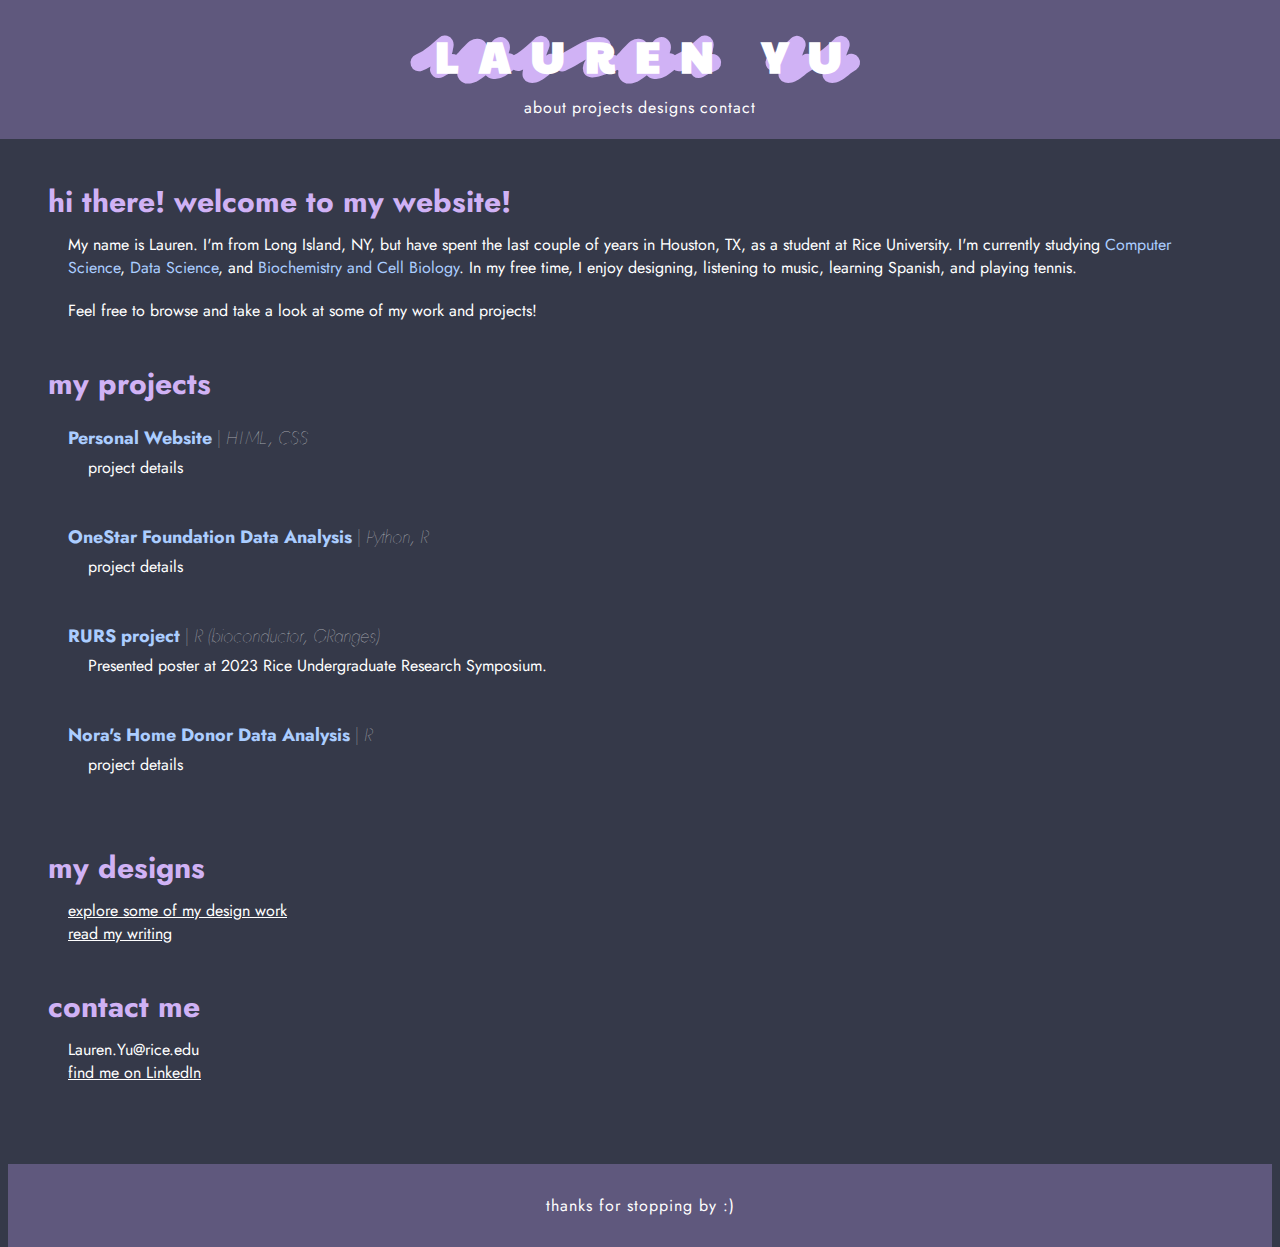
==== index.html @ e2bcfcc9 "Initial commit" ====
<!DOCTYPE html>
<html>
    <head>
        <link href='https://fonts.googleapis.com/css?family=Varela Round' rel='stylesheet'>
        <link href='https://fonts.googleapis.com/css?family=Kumbh Sans' rel='stylesheet'>
        <link href='https://fonts.googleapis.com/css?family=Jost' rel='stylesheet'>
        <link href='https://fonts.googleapis.com/css?family=Paytone One' rel='stylesheet'>
        <link href='https://fonts.googleapis.com/css?family=Redacted Script' rel='stylesheet'>
        <title>Lauren Yu</title>
        <link href="style.css" rel="stylesheet">
    </head>
    <body>
        <div id="header">
            
            <h1 id="name">
                LAUREN YU
            </h1>

            <h1 id="scribble">
                LAUREN YU
            </h1>
            
            <nav class="navigation">
                <ul>
                    <li><a href="#about-me">about</a></li>
                    <li><a href="#top">projects</a></li>
                    <li><a href="#top">designs</a></li>
                    <li><a href="#contact">contact</a></li>
                </ul>
            </nav>
        </div>

        <div id="about-me" class="page">
            <h2>
                hi there! welcome to my website!
            </h2>
            <p>
                My name is Lauren. I'm from Long Island, NY, but have spent the last couple of years in Houston, TX, as a student at Rice University. I'm currently studying 
                <span style="color: #ABCDFF">Computer Science</span>, 
                <span style="color: #ABCDFF">Data Science</span>, and 
                <span style="color: #ABCDFF">Biochemistry and Cell Biology</span>. In my free time, I enjoy designing, listening to music, learning Spanish, and playing tennis.
            </p>
            <p>
                Feel free to browse and take a look at some of my work and projects!
            </p>
        </div>

        <div id="projects" class="page">
            <h2>
                my projects
            </h2>
            <div class="proj">
                <h3>
                    <span style="color: #ABCDFF">Personal Website</span> <span style="font-weight: 100;"> | <em>HTML, CSS</em></span>
                </h3>
                <p>
                    project details
                </p>
            </div>
            <div class="proj">
                <h3>
                    <span style="color: #ABCDFF">OneStar Foundation Data Analysis</span> <span style="font-weight: 100;"> | <em>Python, R</em></span>
                </h3>
                <p>
                    project details
                </p>
            </div>
            <div class="proj">
                <h3>
                    <span style="color: #ABCDFF">RURS project</span> <span style="font-weight: 100;"> | <em>R (bioconductor, GRanges)</em></span>
                </h3>
                <p>
                    Presented poster at 2023 Rice Undergraduate Research Symposium.
                </p>
            </div>
            <div class="proj">
                <h3>
                    <span style="color: #ABCDFF">Nora's Home Donor Data Analysis</span> <span style="font-weight: 100;"> | <em>R</em></span>
                </h3>
                <p>
                    project details
                </p>
            </div>
        </div>

        <div id="designs" class="page">
            <h2>
                my designs
            </h2>
            <p>
                <a href="https://www.ricethresher.org/section/backpage" target="_blank">
                    explore some of my design work
                </a>
                <br>
                <a href="https://www.ricethresher.org/staff/lauren-yu" target="_blank">
                    read my writing
                </a>
            </p>
        </div>

        <div id="contact" class="page">
            <h2>
                contact me
            </h2>
            <p>
                Lauren.Yu@rice.edu
                <br>
                <a id=linkedin href="https://www.linkedin.com/in/laurenyuu/" target="_blank">
                    find me on LinkedIn
                </a>
            </p>
        </div>

        <p id="goodbye">
            thanks for stopping by :)
        </p>
    </body>
</html>
---- style.css ----
body {
    background-color: #353949;
}

#header {
    padding-top: 10px;
    position: fixed;
    width: 100%;
    top: 0px;
    left: 0px;
    z-index: 10;
    background-color: #5F587D;
}

#name {
    position: absolute;
    bottom: 49px;
    width: 100%;
    left: 8px;

    color: #FFFFFF;
    font-family: "Paytone One", monospace;
    font-size: 44px;
    text-align: center;
    letter-spacing: 20px;
    margin: 0px 0px 5px;
    padding: 0px;
}

#scribble {
    color: #D0B2F5;
    font-family: "Redacted Script", serif;
    font-size: 86px;
    text-align: center;
    letter-spacing: 10px;
    margin: 0px;
    padding: 0px;
}

.navigation ul {
    font-family: "Jost", monospace;
    margin: 0px 0px 20px;
    padding: 0px;
    text-align: center;
}
.navigation li {
    letter-spacing: 1px;
    font-size: 16px;
    margin: 0px;
    display: inline-block;
}
.navigation a {
    color: #FFFFFF;
    text-decoration: none;
}
.navigation a:hover {
    color: #ABCDFF;
}

.page {
    position: relative;
    top: 140px;
    margin: 0px 40px 40px;
}


h2 {
    color: #D0B2F5;
    font-family: "Jost", monospace;
    font-size: 30px;
    margin: 40px 0px 10px;
}

.proj {
    margin: 0px 10px 5px;
    padding: 10px;
    color: #FFFFFF;
    font-family: "Jost", monospace;
    border-radius: 10px;
}

.proj:hover {
    background-color: #4A4863;
}

h3 {
    font-size: 18px;
    margin: 0px 0px 5px;
}


p {
    color: #FFFFFF;
    font-family: "Jost", monospace;
    margin: 0px 20px 20px;
}

a {
    color: #FFFFFF;
    font-family: "Jost", monospace;
    
}
a:hover {
    color: #ABCDFF;
}

#goodbye {
    margin: 0px;
    color: #FFFFFF;
    text-align: center;
    letter-spacing: 1px;
    padding: 30px;
    background-color: #5F587D;
    position: relative;
    top: 180px;
    right: 0px;
}
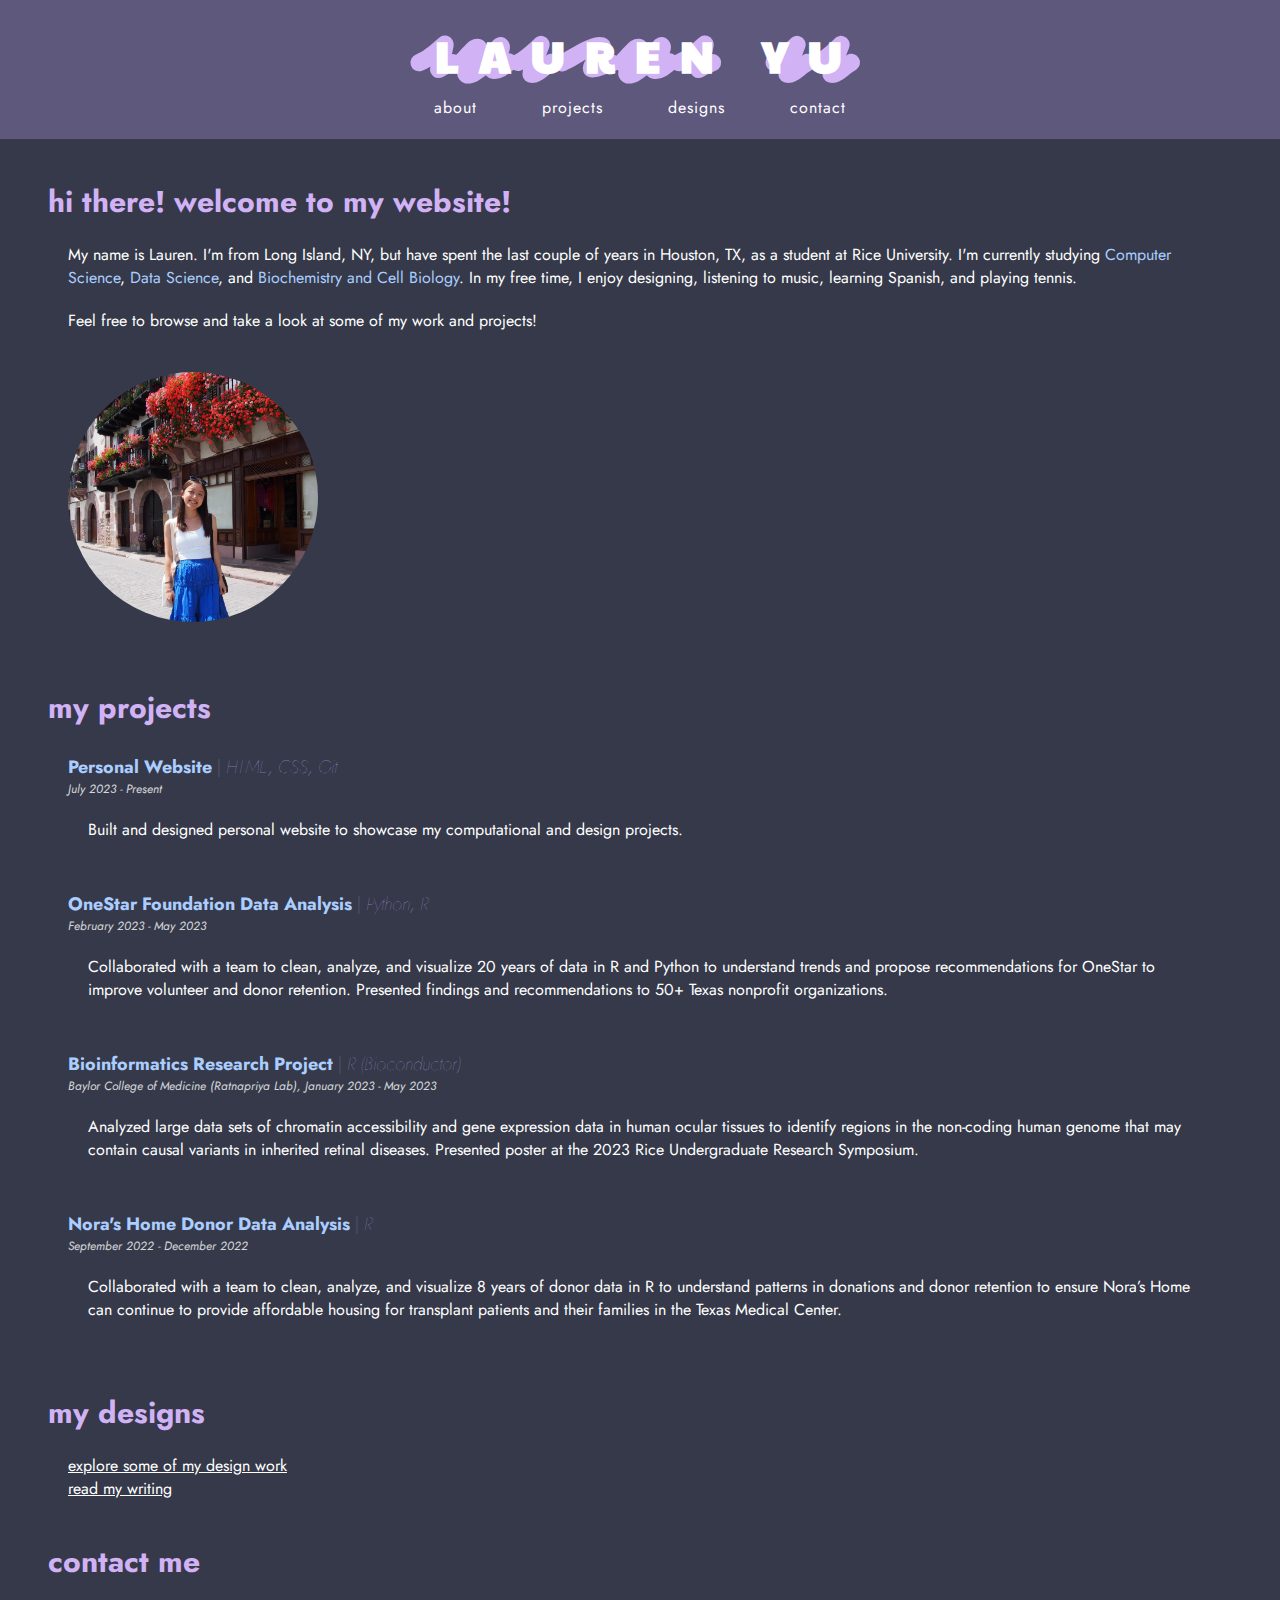
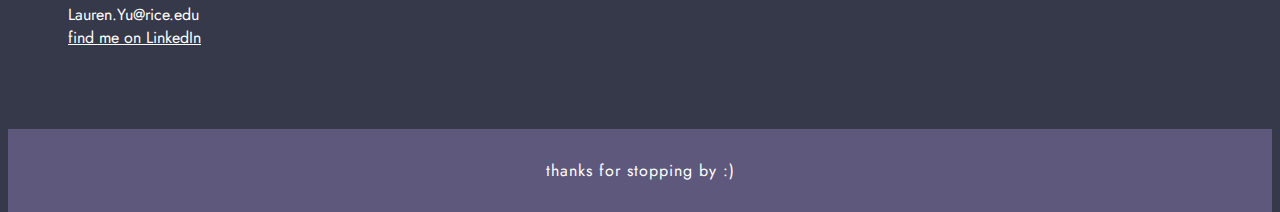
==== commit 3533ef9c: "added image + project content" ====
--- a/index.html
+++ b/index.html
@@ -23,8 +23,8 @@
             <nav class="navigation">
                 <ul>
                     <li><a href="#about-me">about</a></li>
-                    <li><a href="#top">projects</a></li>
-                    <li><a href="#top">designs</a></li>
+                    <li><a href="#projects">projects</a></li>
+                    <li><a href="#designs">designs</a></li>
                     <li><a href="#contact">contact</a></li>
                 </ul>
             </nav>
@@ -34,15 +34,19 @@
             <h2>
                 hi there! welcome to my website!
             </h2>
-            <p>
+            <p class="intro-text">
                 My name is Lauren. I'm from Long Island, NY, but have spent the last couple of years in Houston, TX, as a student at Rice University. I'm currently studying 
                 <span style="color: #ABCDFF">Computer Science</span>, 
                 <span style="color: #ABCDFF">Data Science</span>, and 
                 <span style="color: #ABCDFF">Biochemistry and Cell Biology</span>. In my free time, I enjoy designing, listening to music, learning Spanish, and playing tennis.
             </p>
-            <p>
+            <p class="intro-text">
                 Feel free to browse and take a look at some of my work and projects!
             </p>
+            <div id="photo-panel">
+                <img class="photo" src="lauren.jpeg" alt="photo of Lauren">
+
+            </div>
         </div>
 
         <div id="projects" class="page">
@@ -51,34 +55,52 @@
             </h2>
             <div class="proj">
                 <h3>
-                    <span style="color: #ABCDFF">Personal Website</span> <span style="font-weight: 100;"> | <em>HTML, CSS</em></span>
+                    Personal Website <span style="font-weight: 100; color: #D0B2F5"> | <em>HTML, CSS, Git</em></span>
                 </h3>
+                <p class="dates">
+                    July 2023 - Present
+                </p>
                 <p>
-                    project details
+                    Built and designed personal website to showcase my computational and design projects.
                 </p>
             </div>
             <div class="proj">
                 <h3>
-                    <span style="color: #ABCDFF">OneStar Foundation Data Analysis</span> <span style="font-weight: 100;"> | <em>Python, R</em></span>
+                    OneStar Foundation Data Analysis <span style="font-weight: 100; color: #D0B2F5"> | <em>Python, R</em></span>
                 </h3>
+                <p class="dates">
+                    February 2023 - May 2023
+                </p>
                 <p>
-                    project details
+                    Collaborated with a team to clean, analyze, and visualize 20 years of data in R and Python to understand trends 
+                    and propose recommendations for OneStar to improve volunteer and donor retention. Presented findings and 
+                    recommendations to 50+ Texas nonprofit organizations.
                 </p>
             </div>
             <div class="proj">
                 <h3>
-                    <span style="color: #ABCDFF">RURS project</span> <span style="font-weight: 100;"> | <em>R (bioconductor, GRanges)</em></span>
+                    Bioinformatics Research Project <span style="font-weight: 100; color: #D0B2F5"> | <em>R (Bioconductor)</em></span>
                 </h3>
+                <p class="dates">
+                    Baylor College of Medicine (Ratnapriya Lab), January 2023 - May 2023
+                </p>
                 <p>
-                    Presented poster at 2023 Rice Undergraduate Research Symposium.
+                    Analyzed large data sets of chromatin accessibility and gene expression data in human ocular tissues to identify 
+                    regions in the non-coding human genome that may contain causal variants in inherited retinal diseases.
+                    Presented poster at the 2023 Rice Undergraduate Research Symposium.
                 </p>
             </div>
             <div class="proj">
                 <h3>
-                    <span style="color: #ABCDFF">Nora's Home Donor Data Analysis</span> <span style="font-weight: 100;"> | <em>R</em></span>
+                    Nora's Home Donor Data Analysis <span style="font-weight: 100; color: #D0B2F5"> | <em>R</em></span>
                 </h3>
+                <p class="dates">
+                    September 2022 - December 2022
+                </p>
                 <p>
-                    project details
+                    Collaborated with a team to clean, analyze, and visualize 8 years of donor data in R to understand patterns 
+                    in donations and donor retention to ensure Nora’s Home can continue to provide affordable housing for transplant 
+                    patients and their families in the Texas Medical Center.
                 </p>
             </div>
         </div>
@@ -111,8 +133,8 @@
             </p>
         </div>
 
-        <p id="goodbye">
+        <footer id="goodbye">
             thanks for stopping by :)
-        </p>
+        </footer>
     </body>
 </html>--- a/style.css
+++ b/style.css
@@ -46,7 +46,7 @@
 .navigation li {
     letter-spacing: 1px;
     font-size: 16px;
-    margin: 0px;
+    margin: 0px 30px;
     display: inline-block;
 }
 .navigation a {
@@ -61,6 +61,19 @@
     position: relative;
     top: 140px;
     margin: 0px 40px 40px;
+}
+
+
+
+#photo-panel {
+    display: inline-block;
+    align-items: center;
+}
+.photo {
+    width: 250px;
+    height: 250px;
+    margin: 20px;
+    border-radius: 125px;
 }
 
 
@@ -85,14 +98,22 @@
 
 h3 {
     font-size: 18px;
-    margin: 0px 0px 5px;
+    margin: 5px 0px 0px;
+    color: #ABCDFF
 }
 
 
 p {
     color: #FFFFFF;
     font-family: "Jost", monospace;
-    margin: 0px 20px 20px;
+    margin: 20px;
+}
+
+.dates {
+    margin: 0px 0px 5px;
+    font-size: 12px;
+    font-style: italic;
+    opacity: 0.8;
 }
 
 a {
@@ -104,14 +125,14 @@
     color: #ABCDFF;
 }
 
-#goodbye {
-    margin: 0px;
+footer {
+    font-family: "Jost", monospace;
     color: #FFFFFF;
     text-align: center;
     letter-spacing: 1px;
+    background-color: #5F587D;
+    margin: 0px;
     padding: 30px;
-    background-color: #5F587D;
     position: relative;
     top: 180px;
-    right: 0px;
 }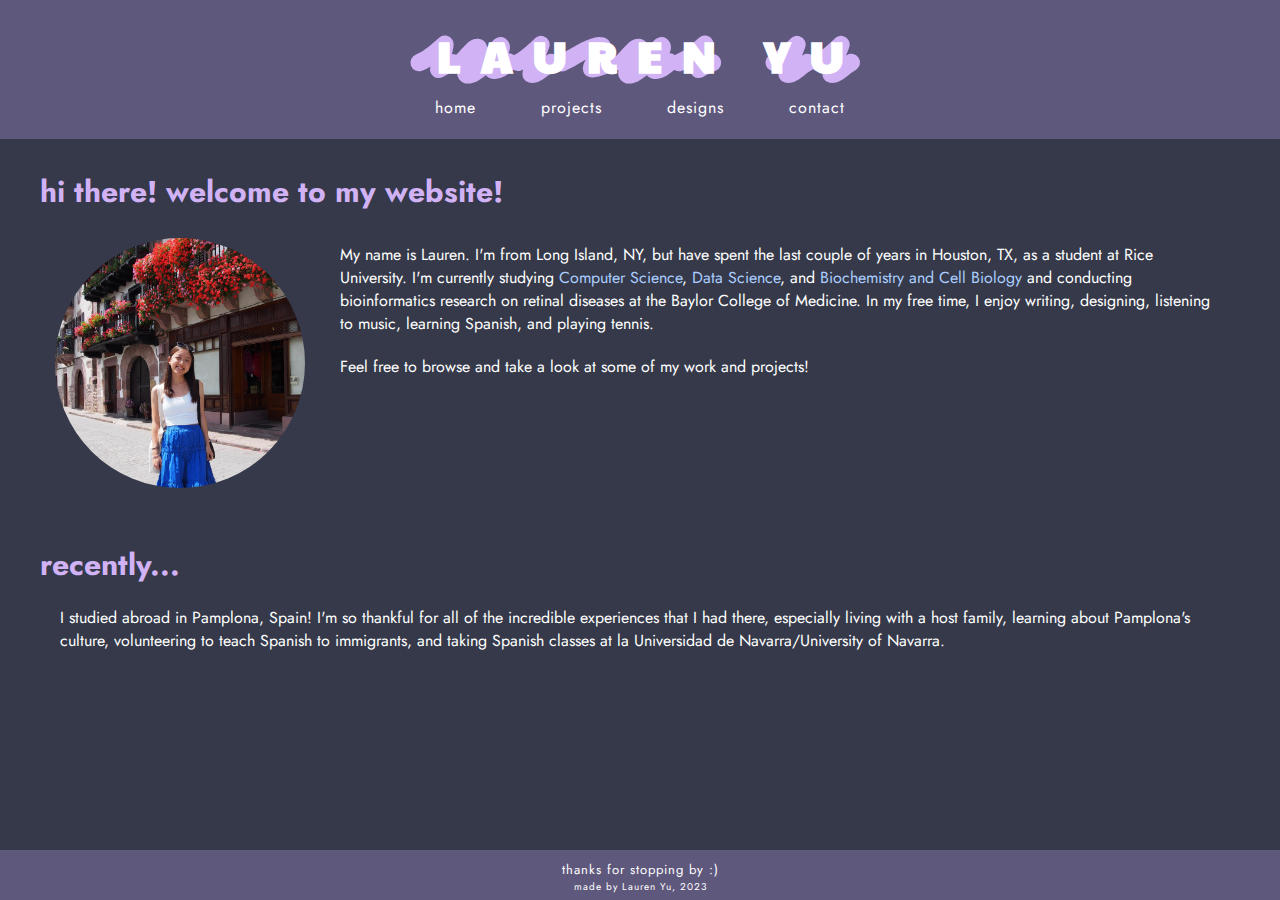
==== commit a3eea6cc: "separated pages, fixed footer, added "recently" section" ====
--- a/index.html
+++ b/index.html
@@ -8,133 +8,70 @@
         <link href='https://fonts.googleapis.com/css?family=Redacted Script' rel='stylesheet'>
         <title>Lauren Yu</title>
         <link href="style.css" rel="stylesheet">
+        <meta name="viewport" content="width=device-width, initial-scale=1.0">
     </head>
     <body>
-        <div id="header">
-            
-            <h1 id="name">
-                LAUREN YU
-            </h1>
+        <div id="page-container">
+            <div id="content-wrap">
+                <div class="header">
+                    <h1 class="name">
+                        LAUREN YU
+                    </h1>
 
-            <h1 id="scribble">
-                LAUREN YU
-            </h1>
-            
-            <nav class="navigation">
-                <ul>
-                    <li><a href="#about-me">about</a></li>
-                    <li><a href="#projects">projects</a></li>
-                    <li><a href="#designs">designs</a></li>
-                    <li><a href="#contact">contact</a></li>
-                </ul>
-            </nav>
+                    <h1 class="scribble">
+                        LAUREN YU
+                    </h1>
+                    
+                    <nav class="navigation">
+                        <ul>
+                            <li><a href="#top">home</a></li>
+                            <li><a href="projects.html">projects</a></li>
+                            <li><a href="designs.html">designs</a></li>
+                            <li><a href="contact.html">contact</a></li>
+                        </ul>
+                    </nav>
+                </div>
+
+                <div class="header-rectangle"></div>
+
+                <div id="about-me" class="page">
+                    <h2>
+                        hi there! welcome to my website!
+                    </h2>
+                    <div class="photo-panel">
+                        <img class="photo-circle" src="lauren.jpeg" alt="photo of Lauren">
+                        <div id="intro-text">
+                            <p>
+                                My name is Lauren. I'm from Long Island, NY, but have spent the last couple of years in Houston, TX, as a student at Rice University. I'm currently studying 
+                                <span style="color: #ABCDFF">Computer Science</span>, 
+                                <span style="color: #ABCDFF">Data Science</span>, and 
+                                <span style="color: #ABCDFF">Biochemistry and Cell Biology</span> and conducting bioinformatics research on retinal diseases at the Baylor College of Medicine. 
+                                In my free time, I enjoy writing, designing, listening to music, learning Spanish, and playing tennis.
+                            </p>
+                            <p>
+                                Feel free to browse and take a look at some of my work and projects!
+                            </p>
+                        </div>
+                    </div>
+                    
+                    
+                </div>
+
+                <div class="page">
+                    <h2>
+                        recently...
+                    </h2>
+                    <p>
+                        I studied abroad in Pamplona, Spain! I'm so thankful for all of the incredible experiences that I had there, especially living with a host family, learning about 
+                        Pamplona's culture, volunteering to teach Spanish to immigrants, and taking Spanish classes at la Universidad de Navarra/University of Navarra.
+                    </p>
+                </div>
+            </div>
+
+            <footer>
+                <p id="thanks">thanks for stopping by :)</p>
+                <p id="signature">made by Lauren Yu, 2023</p>
+            </footer>
         </div>
-
-        <div id="about-me" class="page">
-            <h2>
-                hi there! welcome to my website!
-            </h2>
-            <p class="intro-text">
-                My name is Lauren. I'm from Long Island, NY, but have spent the last couple of years in Houston, TX, as a student at Rice University. I'm currently studying 
-                <span style="color: #ABCDFF">Computer Science</span>, 
-                <span style="color: #ABCDFF">Data Science</span>, and 
-                <span style="color: #ABCDFF">Biochemistry and Cell Biology</span>. In my free time, I enjoy designing, listening to music, learning Spanish, and playing tennis.
-            </p>
-            <p class="intro-text">
-                Feel free to browse and take a look at some of my work and projects!
-            </p>
-            <div id="photo-panel">
-                <img class="photo" src="lauren.jpeg" alt="photo of Lauren">
-
-            </div>
-        </div>
-
-        <div id="projects" class="page">
-            <h2>
-                my projects
-            </h2>
-            <div class="proj">
-                <h3>
-                    Personal Website <span style="font-weight: 100; color: #D0B2F5"> | <em>HTML, CSS, Git</em></span>
-                </h3>
-                <p class="dates">
-                    July 2023 - Present
-                </p>
-                <p>
-                    Built and designed personal website to showcase my computational and design projects.
-                </p>
-            </div>
-            <div class="proj">
-                <h3>
-                    OneStar Foundation Data Analysis <span style="font-weight: 100; color: #D0B2F5"> | <em>Python, R</em></span>
-                </h3>
-                <p class="dates">
-                    February 2023 - May 2023
-                </p>
-                <p>
-                    Collaborated with a team to clean, analyze, and visualize 20 years of data in R and Python to understand trends 
-                    and propose recommendations for OneStar to improve volunteer and donor retention. Presented findings and 
-                    recommendations to 50+ Texas nonprofit organizations.
-                </p>
-            </div>
-            <div class="proj">
-                <h3>
-                    Bioinformatics Research Project <span style="font-weight: 100; color: #D0B2F5"> | <em>R (Bioconductor)</em></span>
-                </h3>
-                <p class="dates">
-                    Baylor College of Medicine (Ratnapriya Lab), January 2023 - May 2023
-                </p>
-                <p>
-                    Analyzed large data sets of chromatin accessibility and gene expression data in human ocular tissues to identify 
-                    regions in the non-coding human genome that may contain causal variants in inherited retinal diseases.
-                    Presented poster at the 2023 Rice Undergraduate Research Symposium.
-                </p>
-            </div>
-            <div class="proj">
-                <h3>
-                    Nora's Home Donor Data Analysis <span style="font-weight: 100; color: #D0B2F5"> | <em>R</em></span>
-                </h3>
-                <p class="dates">
-                    September 2022 - December 2022
-                </p>
-                <p>
-                    Collaborated with a team to clean, analyze, and visualize 8 years of donor data in R to understand patterns 
-                    in donations and donor retention to ensure Nora’s Home can continue to provide affordable housing for transplant 
-                    patients and their families in the Texas Medical Center.
-                </p>
-            </div>
-        </div>
-
-        <div id="designs" class="page">
-            <h2>
-                my designs
-            </h2>
-            <p>
-                <a href="https://www.ricethresher.org/section/backpage" target="_blank">
-                    explore some of my design work
-                </a>
-                <br>
-                <a href="https://www.ricethresher.org/staff/lauren-yu" target="_blank">
-                    read my writing
-                </a>
-            </p>
-        </div>
-
-        <div id="contact" class="page">
-            <h2>
-                contact me
-            </h2>
-            <p>
-                Lauren.Yu@rice.edu
-                <br>
-                <a id=linkedin href="https://www.linkedin.com/in/laurenyuu/" target="_blank">
-                    find me on LinkedIn
-                </a>
-            </p>
-        </div>
-
-        <footer id="goodbye">
-            thanks for stopping by :)
-        </footer>
     </body>
 </html>--- a/style.css
+++ b/style.css
@@ -1,8 +1,18 @@
 body {
     background-color: #353949;
+    margin: 0;
 }
 
-#header {
+#page-container {
+    position: relative;
+    min-height: 100vh;
+}
+
+#content-wrap {
+    padding-bottom: 40px;
+}
+
+.header {
     padding-top: 10px;
     position: fixed;
     width: 100%;
@@ -12,11 +22,11 @@
     background-color: #5F587D;
 }
 
-#name {
+.name {
     position: absolute;
     bottom: 49px;
     width: 100%;
-    left: 8px;
+    left: 10px;
 
     color: #FFFFFF;
     font-family: "Paytone One", monospace;
@@ -27,7 +37,7 @@
     padding: 0px;
 }
 
-#scribble {
+.scribble {
     color: #D0B2F5;
     font-family: "Redacted Script", serif;
     font-size: 86px;
@@ -58,21 +68,21 @@
 }
 
 .page {
-    position: relative;
-    top: 140px;
     margin: 0px 40px 40px;
 }
+.header-rectangle {
+    height: 130px;
+}
 
-
-
-#photo-panel {
-    display: inline-block;
-    align-items: center;
+.photo-panel {
+    display: flex;
+    align-items: start;
+    justify-content: left;
 }
-.photo {
+.photo-circle {
     width: 250px;
     height: 250px;
-    margin: 20px;
+    margin: 15px;
     border-radius: 125px;
 }
 
@@ -119,11 +129,11 @@
 a {
     color: #FFFFFF;
     font-family: "Jost", monospace;
-    
 }
 a:hover {
     color: #ABCDFF;
 }
+
 
 footer {
     font-family: "Jost", monospace;
@@ -131,8 +141,25 @@
     text-align: center;
     letter-spacing: 1px;
     background-color: #5F587D;
+    padding-top: 10px;
+    padding-bottom: 20px;
+    position: absolute;
+    width: 100%;
+    bottom: 0;
+    height: 20px;
+    float: none; margin: 0 auto
+}
+footer #thanks {
+    font-size: 13px;
     margin: 0px;
-    padding: 30px;
-    position: relative;
-    top: 180px;
+    padding: 0px;
+}
+footer #signature {
+    font-size: 10px;
+    margin: 0px;
+    padding: 0px;
+}
+
+.proj-description {
+    margin-bottom: 10px;
 }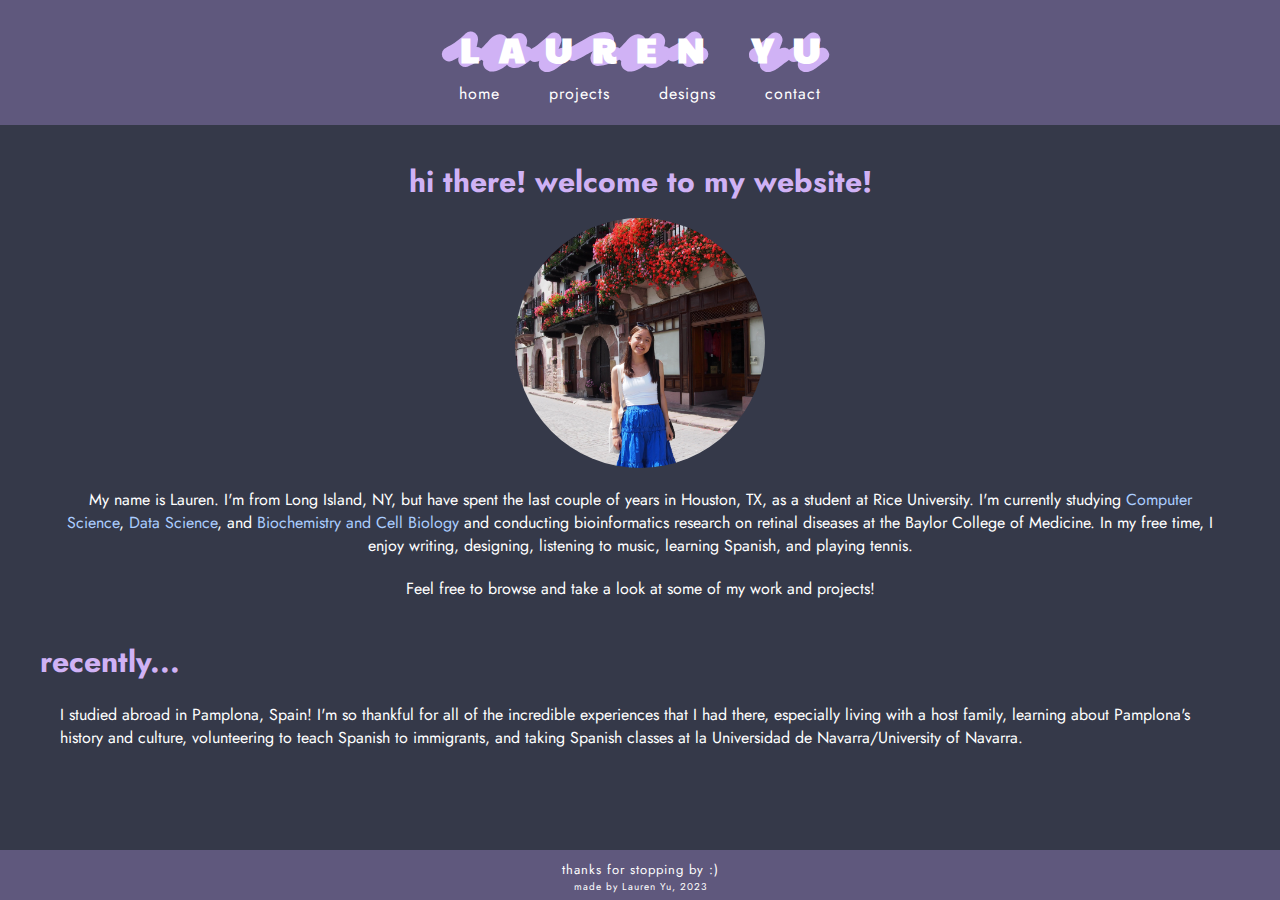
==== commit 6bb1ec74: "centered home page, moved photo" ====
--- a/index.html
+++ b/index.html
@@ -35,26 +35,22 @@
                 <div class="header-rectangle"></div>
 
                 <div id="about-me" class="page">
-                    <h2>
+                    <h2 id="welcome">
                         hi there! welcome to my website!
                     </h2>
-                    <div class="photo-panel">
-                        <img class="photo-circle" src="lauren.jpeg" alt="photo of Lauren">
-                        <div id="intro-text">
-                            <p>
-                                My name is Lauren. I'm from Long Island, NY, but have spent the last couple of years in Houston, TX, as a student at Rice University. I'm currently studying 
-                                <span style="color: #ABCDFF">Computer Science</span>, 
-                                <span style="color: #ABCDFF">Data Science</span>, and 
-                                <span style="color: #ABCDFF">Biochemistry and Cell Biology</span> and conducting bioinformatics research on retinal diseases at the Baylor College of Medicine. 
-                                In my free time, I enjoy writing, designing, listening to music, learning Spanish, and playing tennis.
-                            </p>
-                            <p>
-                                Feel free to browse and take a look at some of my work and projects!
-                            </p>
-                        </div>
+                    <img class="photo-circle" src="lauren.jpeg" alt="photo of Lauren">
+                    <div id="intro-text">
+                        <p>
+                            My name is Lauren. I'm from Long Island, NY, but have spent the last couple of years in Houston, TX, as a student at Rice University. I'm currently studying 
+                            <span style="color: #ABCDFF">Computer Science</span>, 
+                            <span style="color: #ABCDFF">Data Science</span>, and 
+                            <span style="color: #ABCDFF">Biochemistry and Cell Biology</span> and conducting bioinformatics research on retinal diseases at the Baylor College of Medicine. 
+                            In my free time, I enjoy writing, designing, listening to music, learning Spanish, and playing tennis.
+                        </p>
+                        <p>
+                            Feel free to browse and take a look at some of my work and projects!
+                        </p>
                     </div>
-                    
-                    
                 </div>
 
                 <div class="page">
@@ -63,7 +59,7 @@
                     </h2>
                     <p>
                         I studied abroad in Pamplona, Spain! I'm so thankful for all of the incredible experiences that I had there, especially living with a host family, learning about 
-                        Pamplona's culture, volunteering to teach Spanish to immigrants, and taking Spanish classes at la Universidad de Navarra/University of Navarra.
+                        Pamplona's history and culture, volunteering to teach Spanish to immigrants, and taking Spanish classes at la Universidad de Navarra/University of Navarra.
                     </p>
                 </div>
             </div>
--- a/style.css
+++ b/style.css
@@ -24,13 +24,13 @@
 
 .name {
     position: absolute;
-    bottom: 49px;
+    bottom: 47px;
     width: 100%;
     left: 10px;
 
     color: #FFFFFF;
     font-family: "Paytone One", monospace;
-    font-size: 44px;
+    font-size: 36px;
     text-align: center;
     letter-spacing: 20px;
     margin: 0px 0px 5px;
@@ -40,7 +40,7 @@
 .scribble {
     color: #D0B2F5;
     font-family: "Redacted Script", serif;
-    font-size: 86px;
+    font-size: 72px;
     text-align: center;
     letter-spacing: 10px;
     margin: 0px;
@@ -56,7 +56,7 @@
 .navigation li {
     letter-spacing: 1px;
     font-size: 16px;
-    margin: 0px 30px;
+    margin: 0px 22px;
     display: inline-block;
 }
 .navigation a {
@@ -71,18 +71,14 @@
     margin: 0px 40px 40px;
 }
 .header-rectangle {
-    height: 130px;
+    height: 120px;
 }
 
-.photo-panel {
-    display: flex;
-    align-items: start;
-    justify-content: left;
-}
 .photo-circle {
     width: 250px;
     height: 250px;
-    margin: 15px;
+    display: block;
+    margin: 15px auto;
     border-radius: 125px;
 }
 
@@ -92,6 +88,12 @@
     font-family: "Jost", monospace;
     font-size: 30px;
     margin: 40px 0px 10px;
+}
+#welcome {
+    text-align: center;
+}
+#intro-text {
+    text-align: center;
 }
 
 .proj {
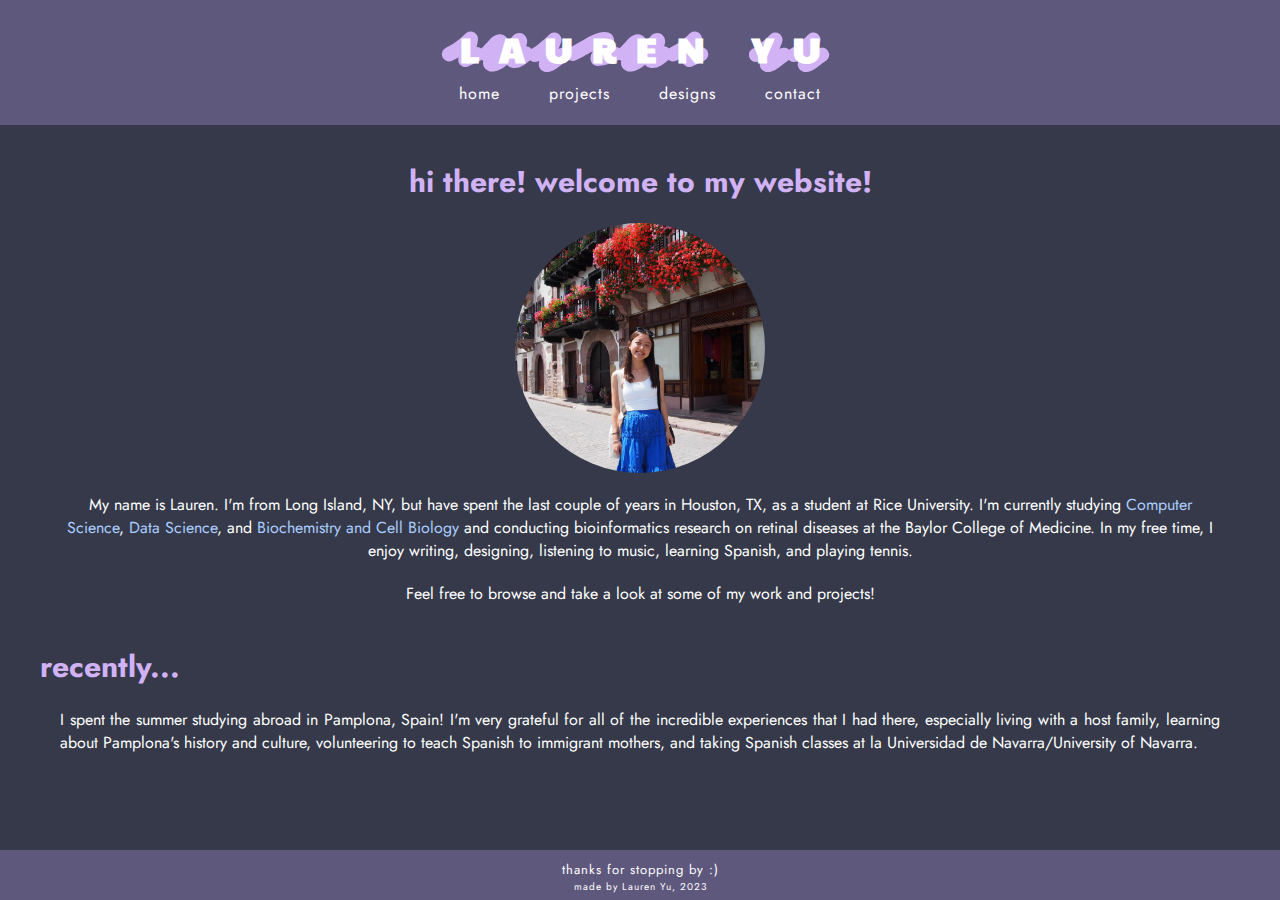
==== commit fc44f4a0: "justified text, changed nav" ====
--- a/index.html
+++ b/index.html
@@ -24,7 +24,7 @@
                     
                     <nav class="navigation">
                         <ul>
-                            <li><a href="#top">home</a></li>
+                            <li><a href="index.html">home</a></li>
                             <li><a href="projects.html">projects</a></li>
                             <li><a href="designs.html">designs</a></li>
                             <li><a href="contact.html">contact</a></li>
@@ -58,8 +58,8 @@
                         recently...
                     </h2>
                     <p>
-                        I studied abroad in Pamplona, Spain! I'm so thankful for all of the incredible experiences that I had there, especially living with a host family, learning about 
-                        Pamplona's history and culture, volunteering to teach Spanish to immigrants, and taking Spanish classes at la Universidad de Navarra/University of Navarra.
+                        I spent the summer studying abroad in Pamplona, Spain! I'm very grateful for all of the incredible experiences that I had there, especially living with a host family, learning about 
+                        Pamplona's history and culture, volunteering to teach Spanish to immigrant mothers, and taking Spanish classes at la Universidad de Navarra/University of Navarra.
                     </p>
                 </div>
             </div>
--- a/style.css
+++ b/style.css
@@ -78,8 +78,11 @@
     width: 250px;
     height: 250px;
     display: block;
-    margin: 15px auto;
+    margin: 20px auto;
     border-radius: 125px;
+}
+#intro-text p {
+    text-align: center;
 }
 
 
@@ -90,9 +93,6 @@
     margin: 40px 0px 10px;
 }
 #welcome {
-    text-align: center;
-}
-#intro-text {
     text-align: center;
 }
 
@@ -119,6 +119,7 @@
     color: #FFFFFF;
     font-family: "Jost", monospace;
     margin: 20px;
+    text-align: justify;
 }
 
 .dates {
@@ -161,6 +162,9 @@
     margin: 0px;
     padding: 0px;
 }
+footer p {
+    text-align: center;
+}
 
 .proj-description {
     margin-bottom: 10px;
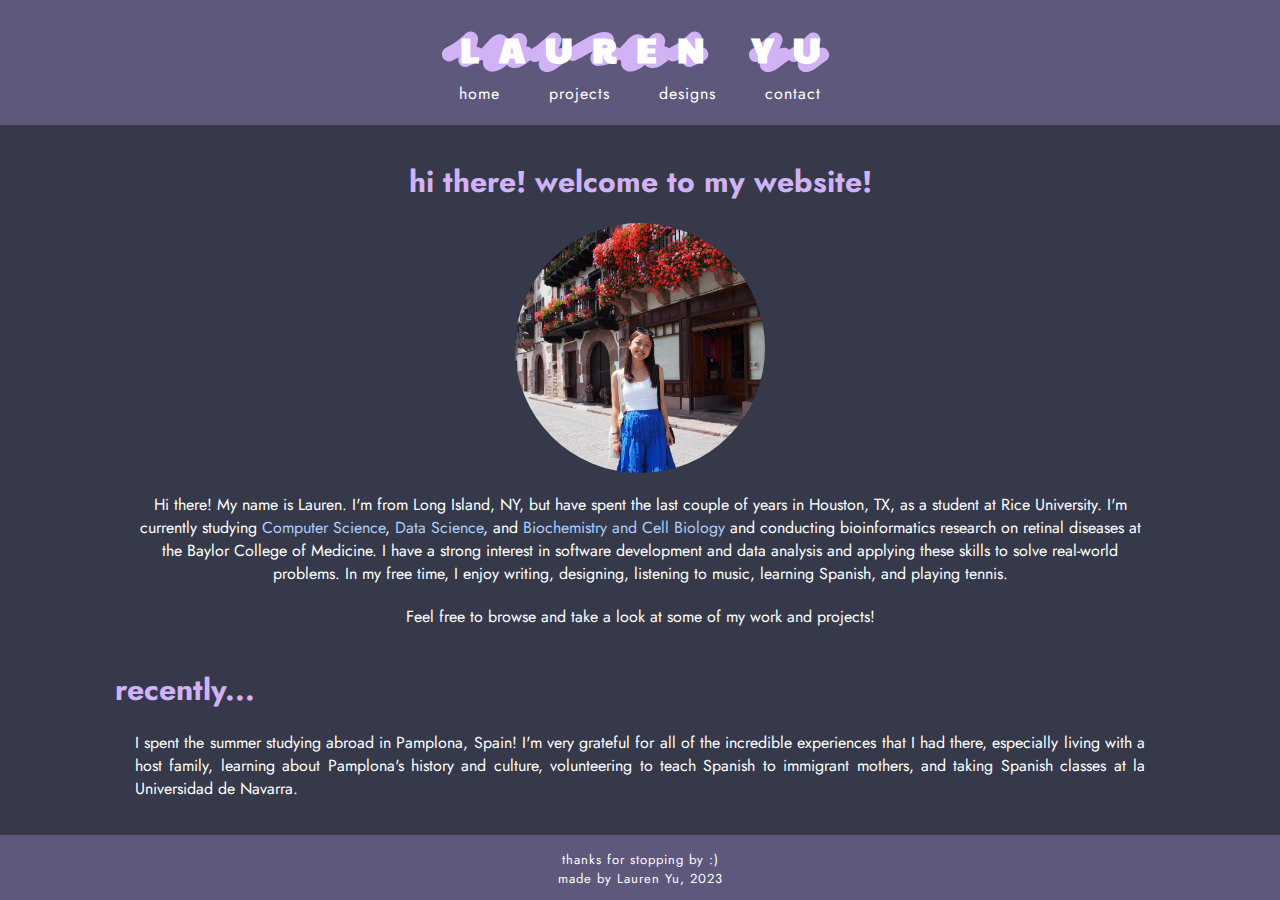
==== commit 29bc6a79: "Update index.html" ====
--- a/index.html
+++ b/index.html
@@ -41,10 +41,11 @@
                     <img class="photo-circle" src="lauren.jpeg" alt="photo of Lauren">
                     <div id="intro-text">
                         <p>
-                            My name is Lauren. I'm from Long Island, NY, but have spent the last couple of years in Houston, TX, as a student at Rice University. I'm currently studying 
+                            Hi there! My name is Lauren. I'm from Long Island, NY, but have spent the last couple of years in Houston, TX, as a student at Rice University. I'm currently studying 
                             <span style="color: #ABCDFF">Computer Science</span>, 
                             <span style="color: #ABCDFF">Data Science</span>, and 
                             <span style="color: #ABCDFF">Biochemistry and Cell Biology</span> and conducting bioinformatics research on retinal diseases at the Baylor College of Medicine. 
+                            I have a strong interest in software development and data analysis and applying these skills to solve real-world problems. 
                             In my free time, I enjoy writing, designing, listening to music, learning Spanish, and playing tennis.
                         </p>
                         <p>
@@ -59,7 +60,7 @@
                     </h2>
                     <p>
                         I spent the summer studying abroad in Pamplona, Spain! I'm very grateful for all of the incredible experiences that I had there, especially living with a host family, learning about 
-                        Pamplona's history and culture, volunteering to teach Spanish to immigrant mothers, and taking Spanish classes at la Universidad de Navarra/University of Navarra.
+                        Pamplona's history and culture, volunteering to teach Spanish to immigrant mothers, and taking Spanish classes at la Universidad de Navarra.
                     </p>
                 </div>
             </div>
--- a/style.css
+++ b/style.css
@@ -9,7 +9,9 @@
 }
 
 #content-wrap {
-    padding-bottom: 40px;
+    padding-bottom: 50px;
+    margin-left: 75px;
+    margin-right: 75px;
 }
 
 .header {
@@ -81,6 +83,17 @@
     margin: 20px auto;
     border-radius: 125px;
 }
+
+.photo-project {
+    width: 600px;
+    height: 450px;
+}
+
+.photo-center-block {
+    text-align: center;
+    margin: 10px;
+}
+
 #intro-text p {
     text-align: center;
 }
@@ -124,7 +137,7 @@
 
 .dates {
     margin: 0px 0px 5px;
-    font-size: 12px;
+    font-size: 14px;
     font-style: italic;
     opacity: 0.8;
 }
@@ -137,6 +150,12 @@
     color: #ABCDFF;
 }
 
+.h3-link {
+    font-size: 18px;
+    margin: 5px 0px 0px;
+    color: #ABCDFF
+}
+
 
 footer {
     font-family: "Jost", monospace;
@@ -144,8 +163,8 @@
     text-align: center;
     letter-spacing: 1px;
     background-color: #5F587D;
-    padding-top: 10px;
-    padding-bottom: 20px;
+    padding-top: 15px;
+    padding-bottom: 30px;
     position: absolute;
     width: 100%;
     bottom: 0;
@@ -158,7 +177,7 @@
     padding: 0px;
 }
 footer #signature {
-    font-size: 10px;
+    font-size: 13px;
     margin: 0px;
     padding: 0px;
 }
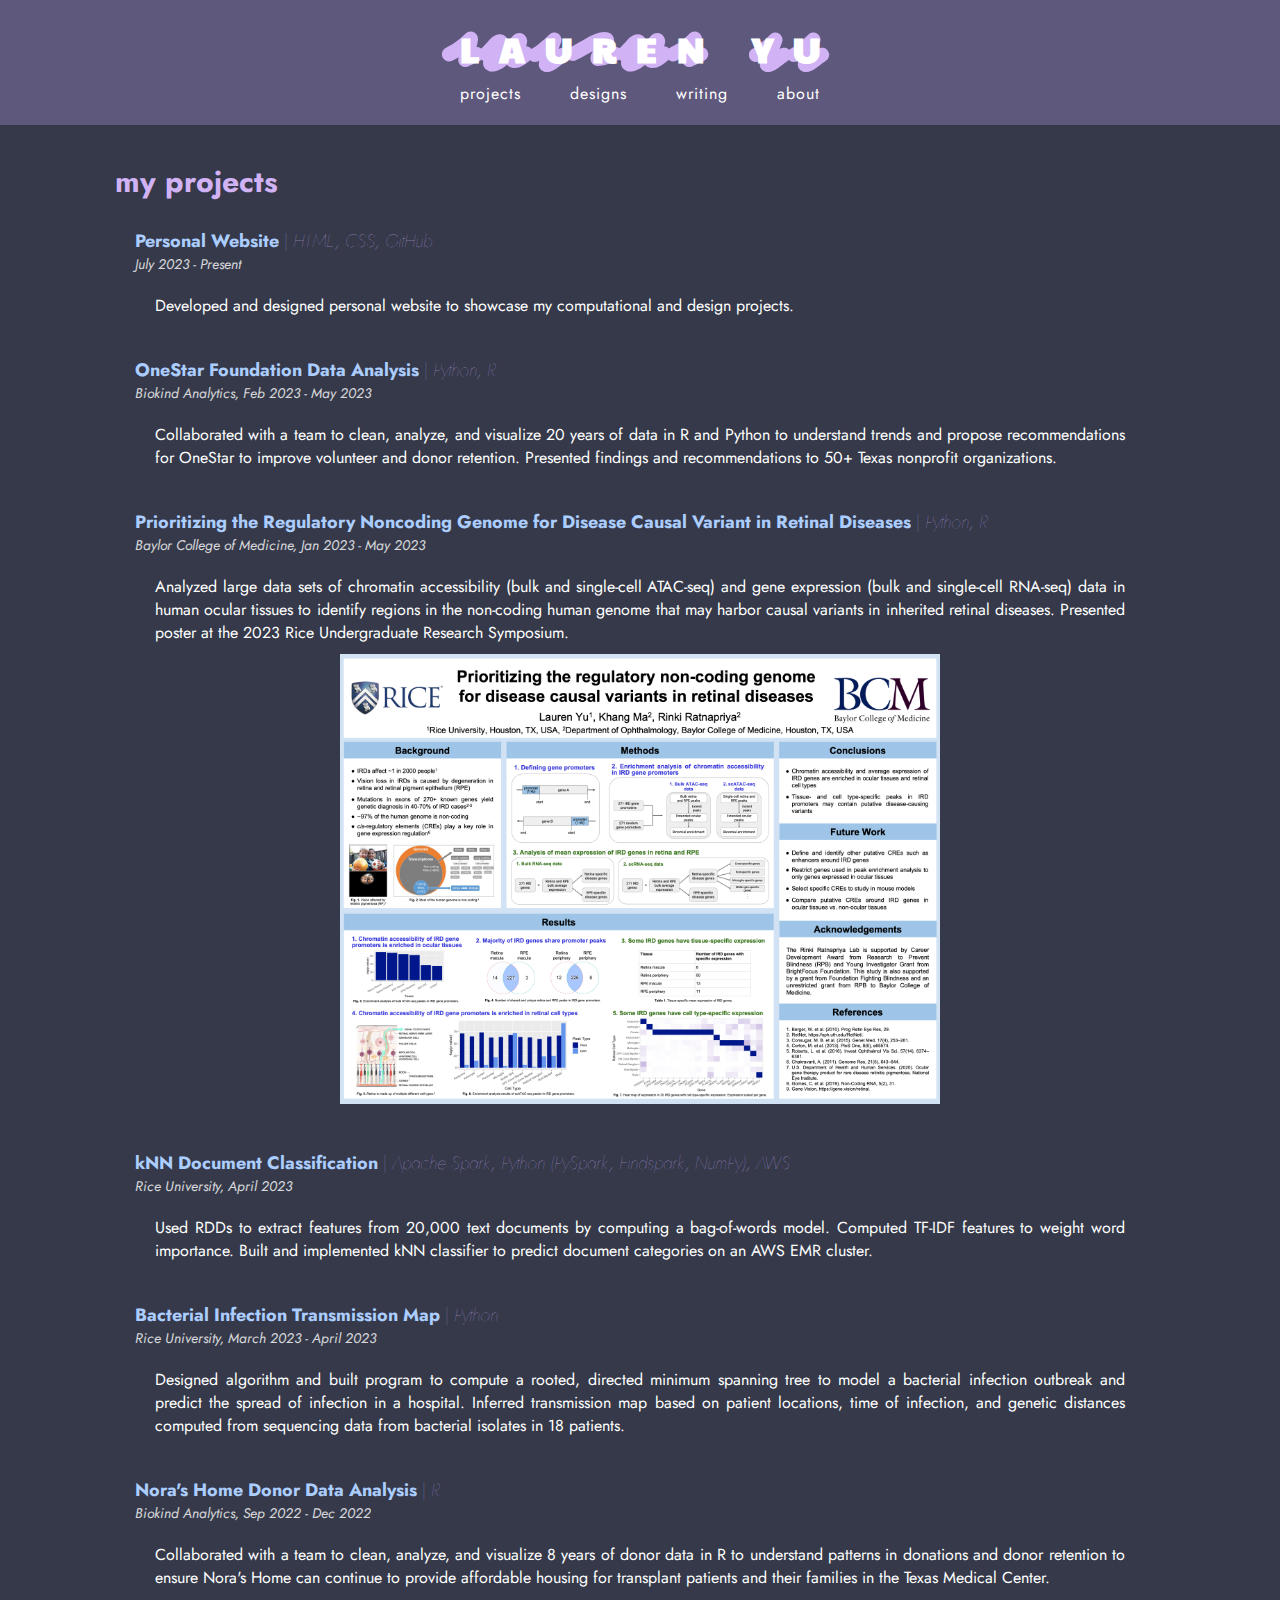
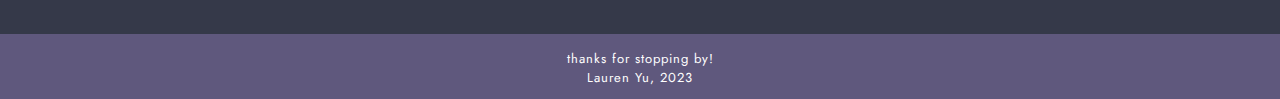
==== commit 65af5f94: "restructured nav" ====
--- a/index.html
+++ b/index.html
@@ -14,60 +14,109 @@
         <div id="page-container">
             <div id="content-wrap">
                 <div class="header">
-                    <h1 class="name">
-                        LAUREN YU
-                    </h1>
-
-                    <h1 class="scribble">
-                        LAUREN YU
-                    </h1>
+                    <h1 class="name">LAUREN YU</h1>
+                    <h1 class="scribble">LAUREN YU</h1>
                     
                     <nav class="navigation">
                         <ul>
-                            <li><a href="index.html">home</a></li>
-                            <li><a href="projects.html">projects</a></li>
+                            <li><a href="index.html">projects</a></li>
                             <li><a href="designs.html">designs</a></li>
-                            <li><a href="contact.html">contact</a></li>
+                            <li><a href="writing.html">writing</a></li>
+                            <li><a href="about.html">about</a></li>
                         </ul>
                     </nav>
                 </div>
-
                 <div class="header-rectangle"></div>
 
-                <div id="about-me" class="page">
-                    <h2 id="welcome">
-                        hi there! welcome to my website!
+                <div id="projects" class="page">
+                    <h2>
+                        my projects
                     </h2>
-                    <img class="photo-circle" src="lauren.jpeg" alt="photo of Lauren">
-                    <div id="intro-text">
-                        <p>
-                            Hi there! My name is Lauren. I'm from Long Island, NY, but have spent the last couple of years in Houston, TX, as a student at Rice University. I'm currently studying 
-                            <span style="color: #ABCDFF">Computer Science</span>, 
-                            <span style="color: #ABCDFF">Data Science</span>, and 
-                            <span style="color: #ABCDFF">Biochemistry and Cell Biology</span> and conducting bioinformatics research on retinal diseases at the Baylor College of Medicine. 
-                            I have a strong interest in software development and data analysis and applying these skills to solve real-world problems. 
-                            In my free time, I enjoy writing, designing, listening to music, learning Spanish, and playing tennis.
+                    <div class="proj">
+                        <h3>
+                            Personal Website <span style="font-weight: 100; color: #D0B2F5"> | <em>HTML, CSS, GitHub</em></span>
+                        </h3>
+                        <p class="dates">
+                            July 2023 - Present
                         </p>
-                        <p>
-                            Feel free to browse and take a look at some of my work and projects!
+                        <p class=proj-description>
+                            Developed and designed personal website to showcase my computational and design projects.
                         </p>
                     </div>
-                </div>
-
-                <div class="page">
-                    <h2>
-                        recently...
-                    </h2>
-                    <p>
-                        I spent the summer studying abroad in Pamplona, Spain! I'm very grateful for all of the incredible experiences that I had there, especially living with a host family, learning about 
-                        Pamplona's history and culture, volunteering to teach Spanish to immigrant mothers, and taking Spanish classes at la Universidad de Navarra.
-                    </p>
+                    <div class="proj">
+                        <h3>
+                            OneStar Foundation Data Analysis <span style="font-weight: 100; color: #D0B2F5"> | <em>Python, R</em></span>
+                        </h3>
+                        <p class="dates">
+                            Biokind Analytics, Feb 2023 - May 2023
+                        </p>
+                        <p class=proj-description>
+                            Collaborated with a team to clean, analyze, and visualize 20 years of data in R and Python to understand trends 
+                            and propose recommendations for OneStar to improve volunteer and donor retention. Presented findings and 
+                            recommendations to 50+ Texas nonprofit organizations.
+                        </p>
+                    </div>
+                    <div class="proj">
+                        <h3>
+                            Prioritizing the Regulatory Noncoding Genome for Disease Causal Variant in Retinal Diseases <span style="font-weight: 100; color: #D0B2F5"> | <em>Python, R</em></span>
+                        </h3>
+                        <p class="dates">
+                            Baylor College of Medicine, Jan 2023 - May 2023
+                        </p>
+                        <p class=proj-description>
+                            Analyzed large data sets of chromatin accessibility (bulk and single-cell ATAC-seq) and gene expression 
+                            (bulk and single-cell RNA-seq) data in human ocular tissues to identify regions in the non-coding human genome 
+                            that may harbor causal variants in inherited retinal diseases. 
+                            Presented poster at the 2023 Rice Undergraduate Research Symposium.
+                        </p>
+                        <div class="photo-center-block">
+                            <img class="photo-project" src="LaurenYuBCMposter.png" alt="research poster presented at 2023 Rice Undergraduate Research Symposium">
+                        </div>
+                    </div>
+                    <div class="proj">
+                        <h3>
+                            kNN Document Classification <span style="font-weight: 100; color: #D0B2F5"> | <em>Apache Spark, Python (PySpark, Findspark, NumPy), AWS</em></span>
+                        </h3>
+                        <p class="dates">
+                            Rice University, April 2023
+                        </p>
+                        <p class=proj-description>
+                            Used RDDs to extract features from 20,000 text documents by computing a bag-of-words model. Computed TF-IDF 
+                            features to weight word importance. Built and implemented kNN classifier to predict document categories on an AWS EMR cluster.
+                        </p>
+                    </div>
+                    <div class="proj">
+                        <h3>
+                            Bacterial Infection Transmission Map <span style="font-weight: 100; color: #D0B2F5"> | <em>Python</em></span>
+                        </h3>
+                        <p class="dates">
+                            Rice University, March 2023 - April 2023
+                        </p>
+                        <p class=proj-description>
+                            Designed algorithm and built program to compute a rooted, directed minimum spanning tree to model a bacterial infection outbreak 
+                            and predict the spread of infection in a hospital. Inferred transmission map based on patient locations, time of infection, 
+                            and genetic distances computed from sequencing data from bacterial isolates in 18 patients.
+                        </p>
+                    </div>
+                    <div class="proj">
+                        <h3>
+                            Nora's Home Donor Data Analysis <span style="font-weight: 100; color: #D0B2F5"> | <em>R</em></span>
+                        </h3>
+                        <p class="dates">
+                            Biokind Analytics, Sep 2022 - Dec 2022
+                        </p>
+                        <p class=proj-description>
+                            Collaborated with a team to clean, analyze, and visualize 8 years of donor data in R to understand patterns 
+                            in donations and donor retention to ensure Nora's Home can continue to provide affordable housing for transplant 
+                            patients and their families in the Texas Medical Center.
+                        </p>
+                    </div>
                 </div>
             </div>
 
             <footer>
-                <p id="thanks">thanks for stopping by :)</p>
-                <p id="signature">made by Lauren Yu, 2023</p>
+                <p id="thanks">thanks for stopping by!</p>
+                <p id="signature">Lauren Yu, 2023</p>
             </footer>
         </div>
     </body>
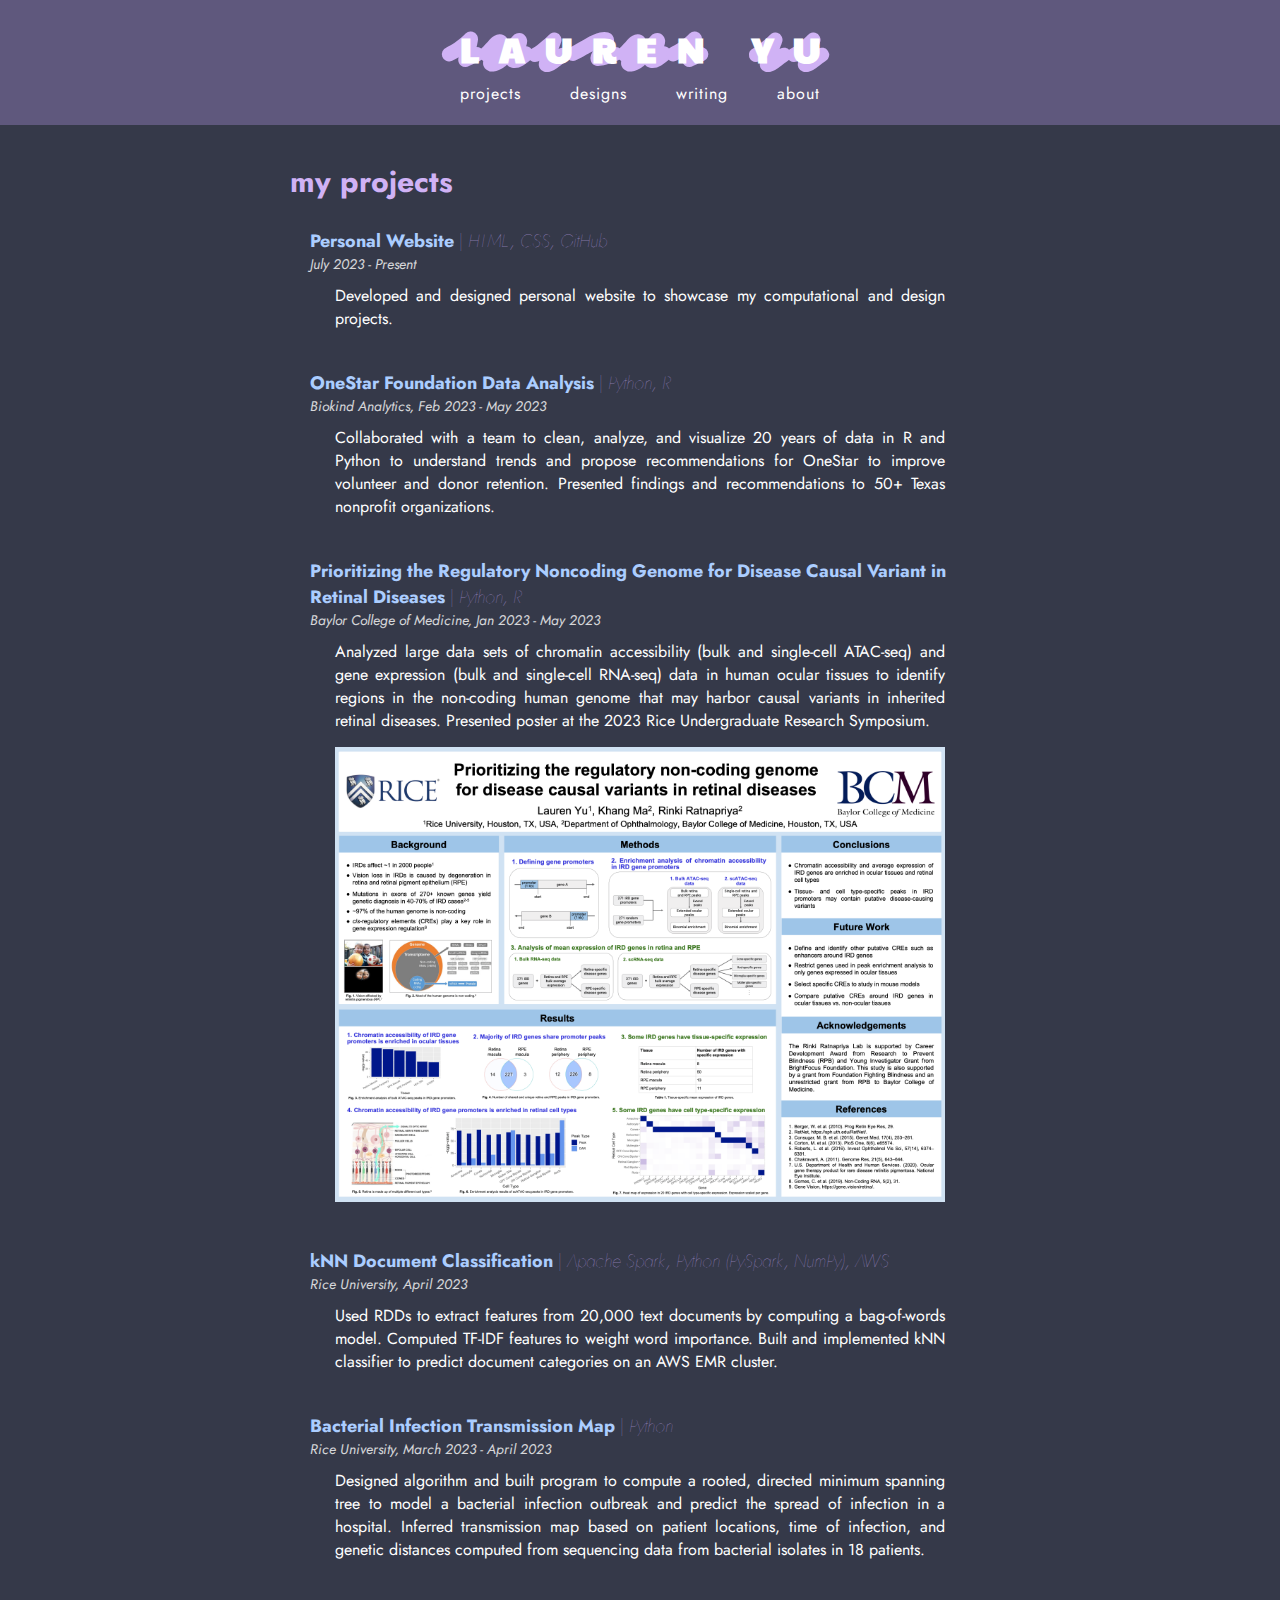
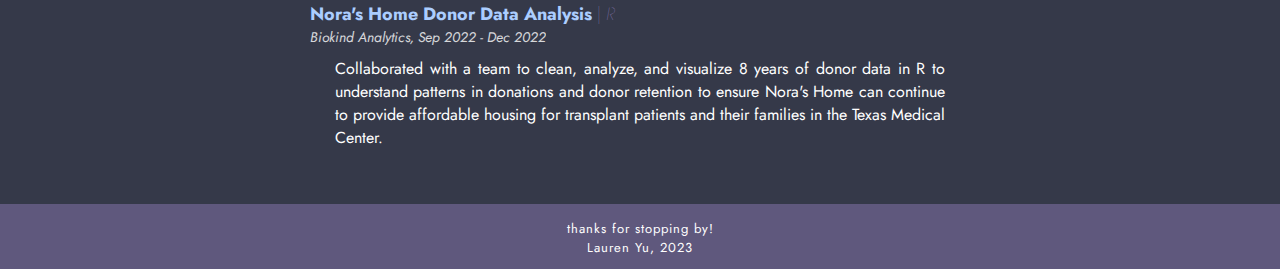
==== commit d6629877: "Update index.html" ====
--- a/index.html
+++ b/index.html
@@ -75,7 +75,7 @@
                     </div>
                     <div class="proj">
                         <h3>
-                            kNN Document Classification <span style="font-weight: 100; color: #D0B2F5"> | <em>Apache Spark, Python (PySpark, Findspark, NumPy), AWS</em></span>
+                            kNN Document Classification <span style="font-weight: 100; color: #D0B2F5"> | <em>Apache Spark, Python (PySpark, NumPy), AWS</em></span>
                         </h3>
                         <p class="dates">
                             Rice University, April 2023
--- a/style.css
+++ b/style.css
@@ -9,9 +9,7 @@
 }
 
 #content-wrap {
-    padding-bottom: 50px;
-    margin-left: 75px;
-    margin-right: 75px;
+    padding-bottom: 60px;
 }
 
 .header {
@@ -70,7 +68,11 @@
 }
 
 .page {
-    margin: 0px 40px 40px;
+    margin: auto;
+    margin-bottom: 40px;
+    width: 700px;
+    max-width: 90%;
+    text-align: center;
 }
 .header-rectangle {
     height: 120px;
@@ -79,14 +81,15 @@
 .photo-circle {
     width: 250px;
     height: 250px;
-    display: block;
-    margin: 20px auto;
+    float: left;
+    margin: 10px 30px 20px 0px;
     border-radius: 125px;
 }
 
 .photo-project {
-    width: 600px;
-    height: 450px;
+    width: 610px;
+    height: 455px;
+    margin-top: 5px;
 }
 
 .photo-center-block {
@@ -95,7 +98,7 @@
 }
 
 #intro-text p {
-    text-align: center;
+    padding-top: 5px;
 }
 
 
@@ -104,17 +107,19 @@
     font-family: "Jost", monospace;
     font-size: 30px;
     margin: 40px 0px 10px;
+    text-align: left;
 }
 #welcome {
     text-align: center;
 }
 
 .proj {
-    margin: 0px 10px 5px;
-    padding: 10px;
+    margin-bottom: 5px;
+    padding: 10px 20px;
     color: #FFFFFF;
     font-family: "Jost", monospace;
     border-radius: 10px;
+    text-align: left;
 }
 
 .proj:hover {
@@ -136,7 +141,7 @@
 }
 
 .dates {
-    margin: 0px 0px 5px;
+    margin: 0px;
     font-size: 14px;
     font-style: italic;
     opacity: 0.8;
@@ -186,5 +191,5 @@
 }
 
 .proj-description {
-    margin-bottom: 10px;
+    margin: 10px 25px;
 }